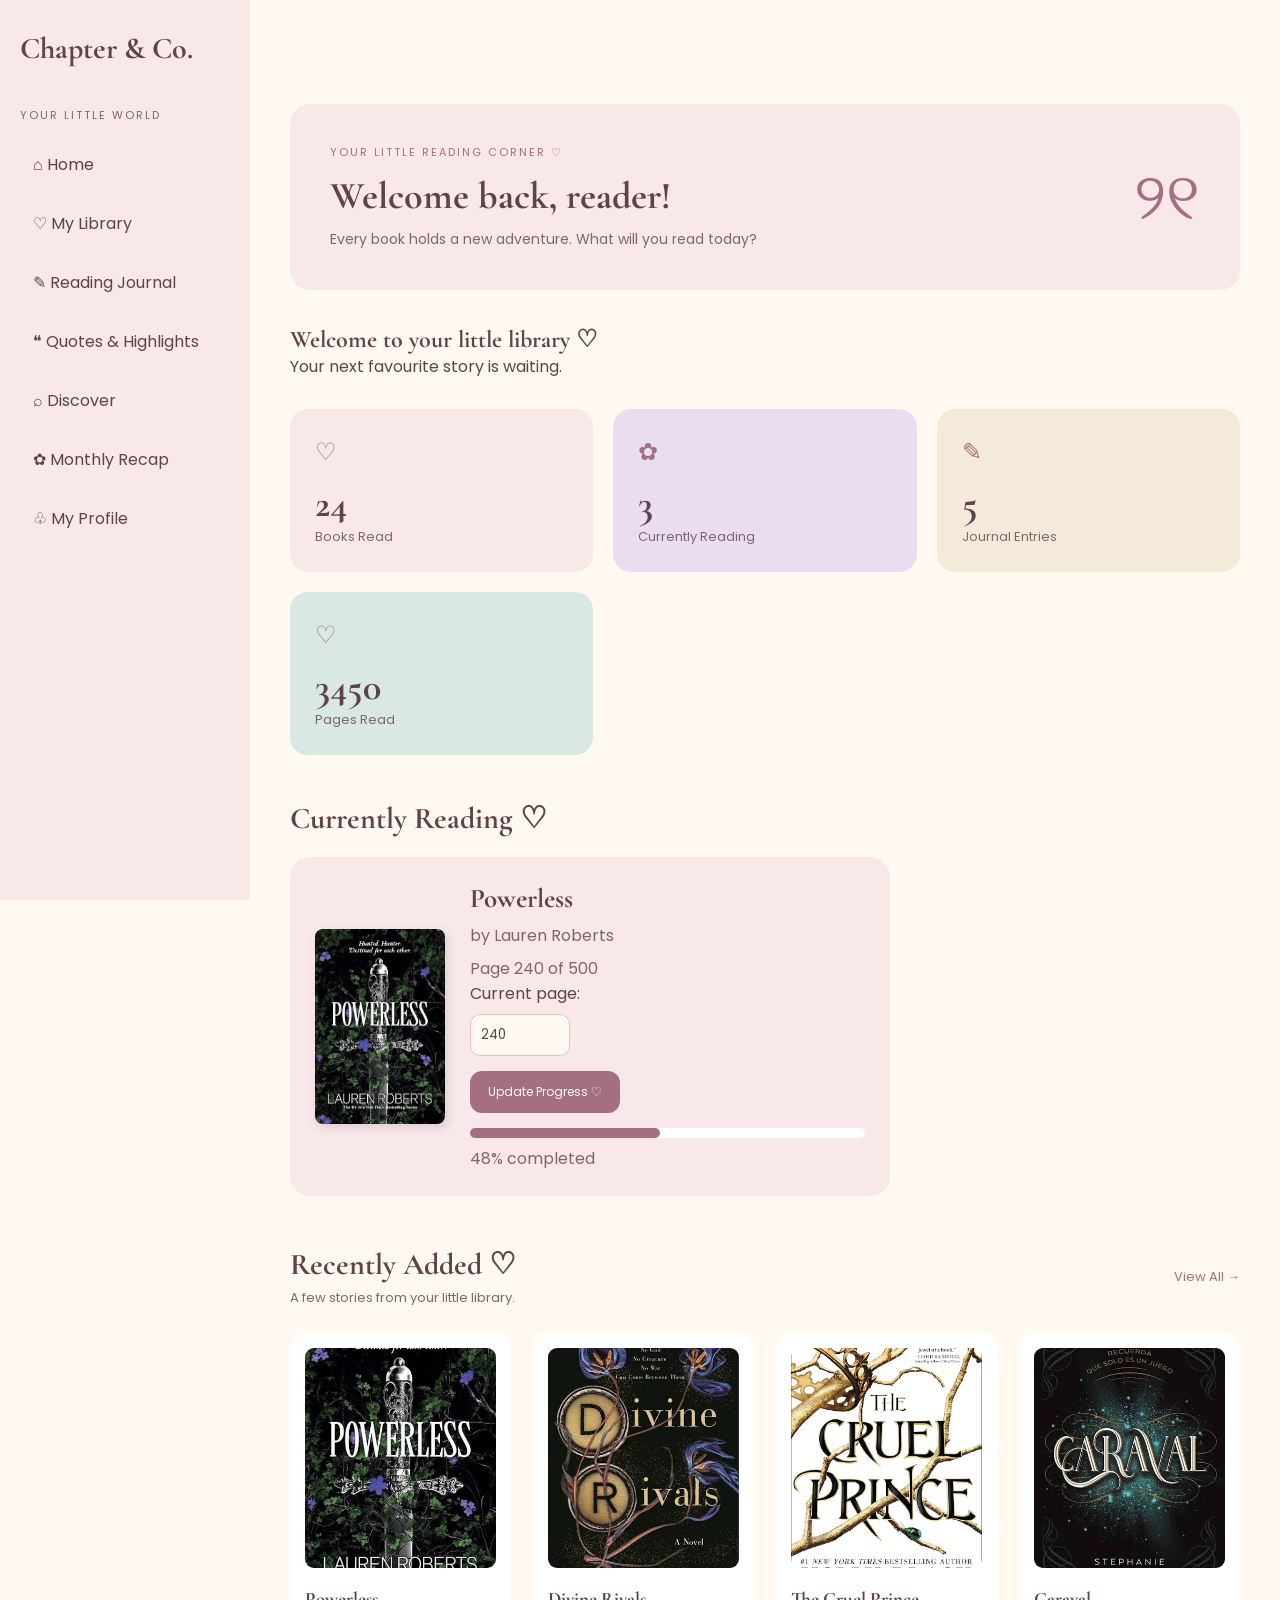
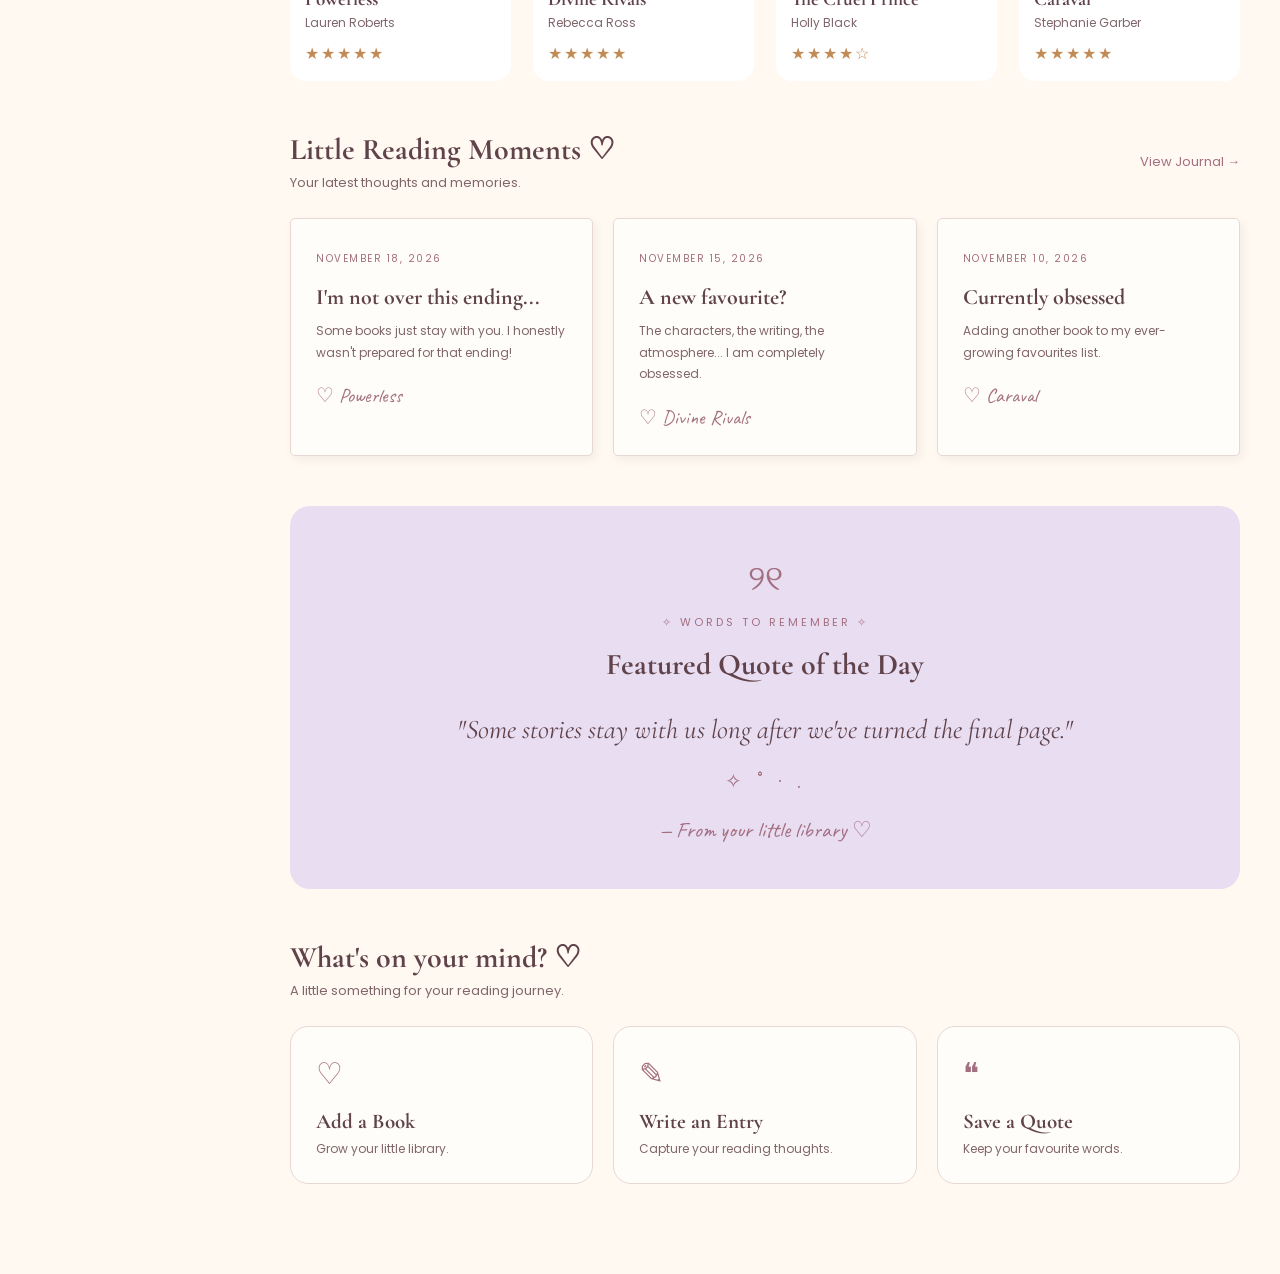
==== html/index.html @ 34cb0d68 "update" ====
<!DOCTYPE html>
<html lang="en">

<head>
    <meta charset="UTF-8">
    <meta name="viewport" content="width=device-width, initial-scale=1.0">
    <title>Document</title>
    <!DOCTYPE html>
    <html lang="en">

    <head>
        <meta charset="UTF-8">
        <meta name="viewport" content="width=device-width, initial-scale=1.0">

        <title>Chapter & Co.</title>

        <link rel="stylesheet" href="../css/global.css">
        <link rel="stylesheet" href="../css/home.css">
    </head>

<body>

    <nav class="sidebar">

        <h2 class="logo">Chapter & Co.</h2>

        <p class="nav-heading">YOUR LITTLE WORLD</p>

        <a href="index.html">⌂ Home</a>
        <a href="library.html">♡ My Library</a>
        <a href="journal.html">✎ Reading Journal</a>
        <a href="quotes.html">❝ Quotes & Highlights</a>
        <a href="discover.html">⌕ Discover</a>
        <a href="recap.html">✿ Monthly Recap</a>
        <a href="profile.html">♧ My Profile</a>

    </nav>

    <header>
        <h1>Chapter & Co.</h1>
        <p>A little corner for every story.</p>
    </header>

    <main>
        <section class="welcome-banner">

            <div class="welcome-text">
                <p class="welcome-label">YOUR LITTLE READING CORNER ♡</p>

                <h1>Welcome back, reader!</h1>

                <p>
                    Every book holds a new adventure.
                    What will you read today?
                </p>
            </div>

            <div class="welcome-decoration">
                ୨୧
            </div>

        </section>
        <h2>Welcome to your little library ♡</h2>
        <p>Your next favourite story is waiting.</p>

        <section class="stats-container">

            <div class="stat-card pink">
                <span class="stat-icon">♡</span>
                <h2>24</h2>
                <p>Books Read</p>
            </div>

            <div class="stat-card lavender">
                <span class="stat-icon">✿</span>
                <h2>3</h2>
                <p>Currently Reading</p>
            </div>

            <div class="stat-card cream">
                <span class="stat-icon">✎</span>
                <h2>5</h2>
                <p>Journal Entries</p>
            </div>

            <div class="stat-card pages-card">
                <span class="stat-icon">♡</span>
                <h2>3450</h2>
                <p>Pages Read</p>
            </div>
        </section>
        <section class="currently-reading">
            <h2>Currently Reading ♡</h2>

            <div class="reading-card">

                <img src="../asset/powerless.jpg" alt="Powerless book cover" class="currently-book-cover">

                <div class="book-info">
                    <h3>Powerless</h3>
                    <p>by Lauren Roberts</p>
                    <p class="progress-text" id="progressText">
                        Page 240 of 500
                    </p>

                    <label for="currentPageInput">Current page:</label>

                    <input type="number" id="currentPageInput" min="0" max="500" value="240">

                    <button id="updateProgressBtn">
                        Update Progress ♡
                    </button>

                    <div class="progress-bar">
                        <div class="progress-fill"></div>
                    </div>

                    <p>48% completed</p>
                </div>

            </div>
        </section>
        <section class="recent-books">

            <div class="section-heading">
                <div>
                    <h2>Recently Added ♡</h2>
                    <p>A few stories from your little library.</p>
                </div>

                <a href="pages/library.html" class="view-all">View All →</a>
            </div>

            <div class="books-container">

                <div class="book-card">
                    <img src="../asset/powerless.jpg" alt="Powerless book cover">
                    <h3>Powerless</h3>
                    <p>Lauren Roberts</p>
                    <span>★★★★★</span>
                </div>

                <div class="book-card">
                    <img src="../asset/divine-rivals.jpg" alt="Divine Rivals book cover">
                    <h3>Divine Rivals</h3>
                    <p>Rebecca Ross</p>
                    <span>★★★★★</span>
                </div>

                <div class="book-card">
                    <img src="../asset/the-cruel-prince.jpg" alt="The Cruel Prince book cover">
                    <h3>The Cruel Prince</h3>
                    <p>Holly Black</p>
                    <span>★★★★☆</span>
                </div>

                <div class="book-card">
                    <img src="../asset/caraval.jpg" alt="Caraval book cover">
                    <h3>Caraval</h3>
                    <p>Stephanie Garber</p>
                    <span>★★★★★</span>
                </div>

            </div>
        </section>
        <section class="recent-journal">

            <div class="section-heading">
                <div>
                    <h2>Little Reading Moments ♡</h2>
                    <p>Your latest thoughts and memories.</p>
                </div>

                <a href="pages/journal.html" class="view-all">
                    View Journal →
                </a>
            </div>

            <div class="journal-container">

                <div class="journal-card">
                    <span class="journal-date">NOVEMBER 18, 2026</span>
                    <h3>I'm not over this ending...</h3>
                    <p>
                        Some books just stay with you.
                        I honestly wasn't prepared for that ending!
                    </p>
                    <span class="journal-book">♡ Powerless</span>
                </div>

                <div class="journal-card">
                    <span class="journal-date">NOVEMBER 15, 2026</span>
                    <h3>A new favourite?</h3>
                    <p>
                        The characters, the writing, the atmosphere...
                        I am completely obsessed.
                    </p>
                    <span class="journal-book">♡ Divine Rivals</span>
                </div>

                <div class="journal-card">
                    <span class="journal-date">NOVEMBER 10, 2026</span>
                    <h3>Currently obsessed</h3>
                    <p>
                        Adding another book to my
                        ever-growing favourites list.
                    </p>
                    <span class="journal-book">♡ Caraval</span>
                </div>

            </div>
        </section>
        <section class="featured-quote">
            <div class="quote-decoration">୨୧</div>

            <p class="quote-label">✧ WORDS TO REMEMBER ✧</p>

            <h2>Featured Quote of the Day</h2>

            <blockquote>
                "Some stories stay with us long after
                we've turned the final page."
            </blockquote>
            <div class="quote-stars">✧ ˚ · .</div>
            <p class="quote-book">— From your little library ♡</p>

        </section>
        <section class="quick-actions">

            <h2>What's on your mind? ♡</h2>
            <p class="quick-subtitle">A little something for your reading journey.</p>

            <div class="actions-container">

                <a href="pages/library.html" class="action-card">
                    <span>♡</span>
                    <h3>Add a Book</h3>
                    <p>Grow your little library.</p>
                </a>

                <a href="pages/journal.html" class="action-card">
                    <span>✎</span>
                    <h3>Write an Entry</h3>
                    <p>Capture your reading thoughts.</p>
                </a>

                <a href="pages/quotes.html" class="action-card">
                    <span>❝</span>
                    <h3>Save a Quote</h3>
                    <p>Keep your favourite words.</p>
                </a>

            </div>

        </section>
    </main>

    <script src="../js/app.js"></script>

</body>

</html>
---- css/global.css ----
/* Blush: #F8E8E9 
Rose: #e8bfc8
Lilac: #e7ddf2
Cream: #fff9f1
Mauve: #75535B*/
/* Logo	#60434A
Main headings	#60434A
Body text	#80666B
Navigation	#60434A
Buttons	#A46F80
Button text	#FFFFFF
Links	#A46F80
Dates / metadata	#80666B */


@import url('https://fonts.googleapis.com/css2?family=Cormorant+Garamond:wght@400;500;600;700&family=Poppins:wght@300;400;500;600&family=Caveat:wght@400;500;600&display=swap');

:root {
    --cream: #FFF9F1;
    --blush: #F8E8E9;
    --rose: #E8BFC8;
    --lilac: #E9DDF2;
    --brown: #60434A;
    --mauve: #80666B;
    --vintage-rose: #A46F80;

    --heading-font: 'Cormorant Garamond', serif;
    --body-font: 'Poppins', sans-serif;
    --handwriting-font: 'Caveat', cursive;
}

* {
    margin: 0;
    padding: 0;
    box-sizing: border-box;
}

body {
    background-color: var(--cream);
    color: var(--brown);
    font-family: var(--body-font);
}

h1,
h2,
h3 {
    font-family: var(--heading-font);
    color: var(--brown);
}

button {
    font-family: var(--body-font);
    cursor: pointer;
}

a {
    text-decoration: none;
    color: inherit;
}
---- css/home.css ----
.sidebar {
    width: 250px;
    height: 100vh;
    position: fixed;
    top: 0;
    left: 0;

    background-color: var(--blush);
    padding: 30px 20px;
}

.logo {
    font-family: var(--heading-font);
    font-size: 30px;
    margin-bottom: 40px;
}

.nav-heading {
    font-size: 11px;
    letter-spacing: 2px;
    margin-bottom: 15px;
    color: var(--mauve);
}

.sidebar a {
    display: block;
    padding: 13px;
    margin-bottom: 8px;

    color: var(--brown);
    border-radius: 12px;
    transition: 0.3s;
}

.sidebar a:hover {
    background-color: var(--rose);
    transform: translateX(4px);
}

.stats-container {
    display: grid;
    grid-template-columns: repeat(3, 1fr);
    gap: 20px;

    margin: 30px 0;
}

.stat-card {
    padding: 25px;
    border-radius: 18px;

    min-height: 150px;

    transition: 0.3s ease;
}

.stat-card:hover {
    transform: translateY(-5px);
    box-shadow: 0 8px 20px rgba(96, 67, 74, 0.10);
}

.pink {
    background-color: #F8E8E9;
}

.lavender {
    background-color: #E9DDF2;
}

.cream {
    background-color: #F5EAD9;
}

.pages-card {
    background-color: #D9E8E2;
}

.stat-icon {
    font-size: 24px;
    color: #A46F80;
}

.stat-card h2 {
    font-family: 'Cormorant Garamond', serif;
    font-size: 38px;
    color: #60434A;

    margin-top: 12px;
}

.stat-card p {
    font-size: 13px;
    color: #80666B;
}

main {
    margin-left: 250px;
    padding: 40px;
}

@media (max-width: 600px) {

    .stats-container {
        grid-template-columns: 1fr;
    }

}

.currently-reading {
    margin-top: 45px;
}

.currently-reading h2 {
    font-size: 30px;
    margin-bottom: 20px;
}

.reading-card {
    background-color: #F8E8E9;
    padding: 30px;
    border-radius: 20px;
    max-width: 600px;
}

.book-info h3 {
    font-size: 27px;
}

.book-info p {
    color: #80666B;
    margin-top: 8px;
}

.progress-bar {
    width: 100%;
    height: 10px;
    background-color: #FFFFFF;
    border-radius: 20px;
    margin-top: 15px;
}

.progress-fill {
    width: 48%;
    height: 100%;
    background-color: #A46F80;
    border-radius: 20px;
}

/* RECENTLY ADDED BOOKS */

.recent-books {
    margin-top: 50px;
}

.section-heading {
    display: flex;
    justify-content: space-between;
    align-items: center;
    margin-bottom: 25px;
}

.section-heading h2 {
    font-size: 30px;
}

.section-heading p {
    color: var(--mauve);
    font-size: 13px;
    margin-top: 5px;
}

.view-all {
    color: var(--vintage-rose);
    font-size: 13px;
}

.books-container {
    display: grid;
    grid-template-columns: repeat(4, 1fr);
    gap: 22px;
}

.book-card {
    background-color: #FFFFFF;
    padding: 15px;
    border-radius: 16px;
    transition: 0.3s ease;
}

.book-card:hover {
    transform: translateY(-6px);
    box-shadow: 0 8px 20px rgba(96, 67, 74, 0.10);
}

.book-card img {
    width: 100%;
    height: 220px;
    object-fit: cover;
    border-radius: 9px;
}

.book-card h3 {
    font-size: 19px;
    margin-top: 12px;
}

.book-card p {
    font-size: 12px;
    color: var(--mauve);
    margin-top: 4px;
}

.book-card span {
    display: block;
    color: #C28B55;
    margin-top: 9px;
    letter-spacing: 2px;
}

@media (max-width: 900px) {
    .books-container {
        grid-template-columns: repeat(2, 1fr);
    }
}

@media (max-width: 500px) {
    .books-container {
        grid-template-columns: repeat(2, 1fr);
        gap: 12px;
    }
}

.reading-card {
    display: flex;
    align-items: center;
    gap: 25px;
    background-color: #F8E8E9;
    padding: 25px;
    border-radius: 20px;
    max-width: 600px;
}

.currently-book-cover {
    width: 130px;
    height: 195px;
    object-fit: cover;
    border-radius: 8px;
    box-shadow: 3px 4px 10px rgba(96, 67, 74, 0.15);
}

.book-info {
    flex: 1;
}

/* RECENT JOURNAL ENTRIES */

.recent-journal {
    margin-top: 50px;
    margin-bottom: 50px;
}

.journal-container {
    display: grid;
    grid-template-columns: repeat(3, 1fr);
    gap: 20px;
}

.journal-card {
    background-color: #FFFDF9;
    padding: 25px;
    border-radius: 5px;
    border: 1px solid #E8D8D4;
    box-shadow: 3px 4px 10px rgba(96, 67, 74, 0.07);
    transition: 0.3s ease;
}

.journal-card:hover {
    transform: translateY(-5px) rotate(-1deg);
}

.journal-date {
    font-size: 10px;
    letter-spacing: 1.5px;
    color: var(--vintage-rose);
}

.journal-card h3 {
    font-size: 22px;
    margin: 15px 0 10px;
}

.journal-card p {
    font-size: 12px;
    line-height: 1.8;
    color: var(--mauve);
}

.journal-book {
    display: block;
    margin-top: 20px;
    font-family: var(--handwriting-font);
    font-size: 20px;
    color: var(--vintage-rose);
}

@media (max-width: 800px) {
    .journal-container {
        grid-template-columns: 1fr;
    }
}

/* FEATURED QUOTE */

.featured-quote {
    margin-top: 50px;
    margin-bottom: 50px;
    padding: 45px;
    background-color: #E9DDF2;
    border-radius: 20px;
    text-align: center;
}

.quote-label {
    color: #A46F80;
    font-size: 11px;
    letter-spacing: 3px;
    margin-bottom: 15px;
}

.featured-quote h2 {
    font-size: 30px;
    margin-bottom: 25px;
}

.featured-quote blockquote {
    font-family: var(--heading-font);
    font-size: 27px;
    font-style: italic;
    color: #60434A;
    line-height: 1.6;
}

.quote-book {
    font-family: var(--handwriting-font);
    font-size: 22px;
    color: #A46F80;
    margin-top: 20px;
}

.quote-decoration {
    font-size: 35px;
    color: #A46F80;
    margin-bottom: 10px;
}

.quote-stars {
    font-size: 20px;
    color: #A46F80;
    margin-top: 15px;
    letter-spacing: 5px;
}

@media (max-width: 600px) {
    .featured-quote {
        padding: 25px 15px;
    }

    .featured-quote h2 {
        font-size: 25px;
    }

    .featured-quote blockquote {
        font-size: 21px;
    }
}

/* WELCOME BANNER */

.welcome-banner {
    display: flex;
    justify-content: space-between;
    align-items: center;
    background-color: #F8E8E9;
    padding: 40px;
    border-radius: 20px;
    margin-bottom: 35px;
}

.welcome-label {
    font-size: 11px;
    letter-spacing: 2px;
    color: #A46F80;
    margin-bottom: 12px;
}

.welcome-text h1 {
    font-size: 38px;
    margin-bottom: 10px;
}

.welcome-text>p:last-child {
    color: #80666B;
    font-size: 14px;
}

.welcome-decoration {
    font-size: 65px;
    color: #A46F80;
}

@media (max-width: 600px) {
    .welcome-banner {
        padding: 25px;
    }

    .welcome-text h1 {
        font-size: 28px;
    }

    .welcome-decoration {
        font-size: 40px;
    }
}

/* READING PROGRESS CONTROLS */

#currentPageInput {
    display: block;
    width: 100px;
    padding: 10px;
    margin-top: 8px;
    margin-bottom: 15px;
    border: 1px solid #E8BFC8;
    border-radius: 10px;
    background-color: #FFF9F1;
    color: #60434A;
    font-family: var(--body-font);
}

#updateProgressBtn {
    background-color: #A46F80;
    color: white;
    border: none;
    padding: 12px 18px;
    border-radius: 12px;
    font-size: 12px;
    transition: 0.3s;
}

#updateProgressBtn:hover {
    background-color: #80666B;
    transform: translateY(-2px);
}

/* QUICK ACTIONS */

.quick-actions {
    margin-top: 50px;
    margin-bottom: 50px;
}

.quick-actions h2 {
    font-size: 30px;
}

.quick-subtitle {
    color: var(--mauve);
    font-size: 13px;
    margin-top: 5px;
    margin-bottom: 25px;
}

.actions-container {
    display: grid;
    grid-template-columns: repeat(3, 1fr);
    gap: 20px;
}

.action-card {
    background-color: #FFFDF9;
    padding: 25px;
    border-radius: 18px;
    border: 1px solid #E8D8D4;
    transition: 0.3s ease;
}

.action-card:hover {
    transform: translateY(-5px);
    box-shadow: 0 8px 20px rgba(96, 67, 74, 0.10);
}

.action-card span {
    font-size: 30px;
    color: var(--vintage-rose);
}

.action-card h3 {
    font-size: 21px;
    margin-top: 12px;
}

.action-card p {
    font-size: 12px;
    color: var(--mauve);
    margin-top: 6px;
}

@media (max-width: 800px) {
    .actions-container {
        grid-template-columns: 1fr;
    }
}

.action-card span {
    display: inline-block;
    transition: transform 0.3s ease;
}

.action-card:hover span {
    transform: scale(1.2) rotate(-8deg);
}

.action-card {
    cursor: pointer;
}
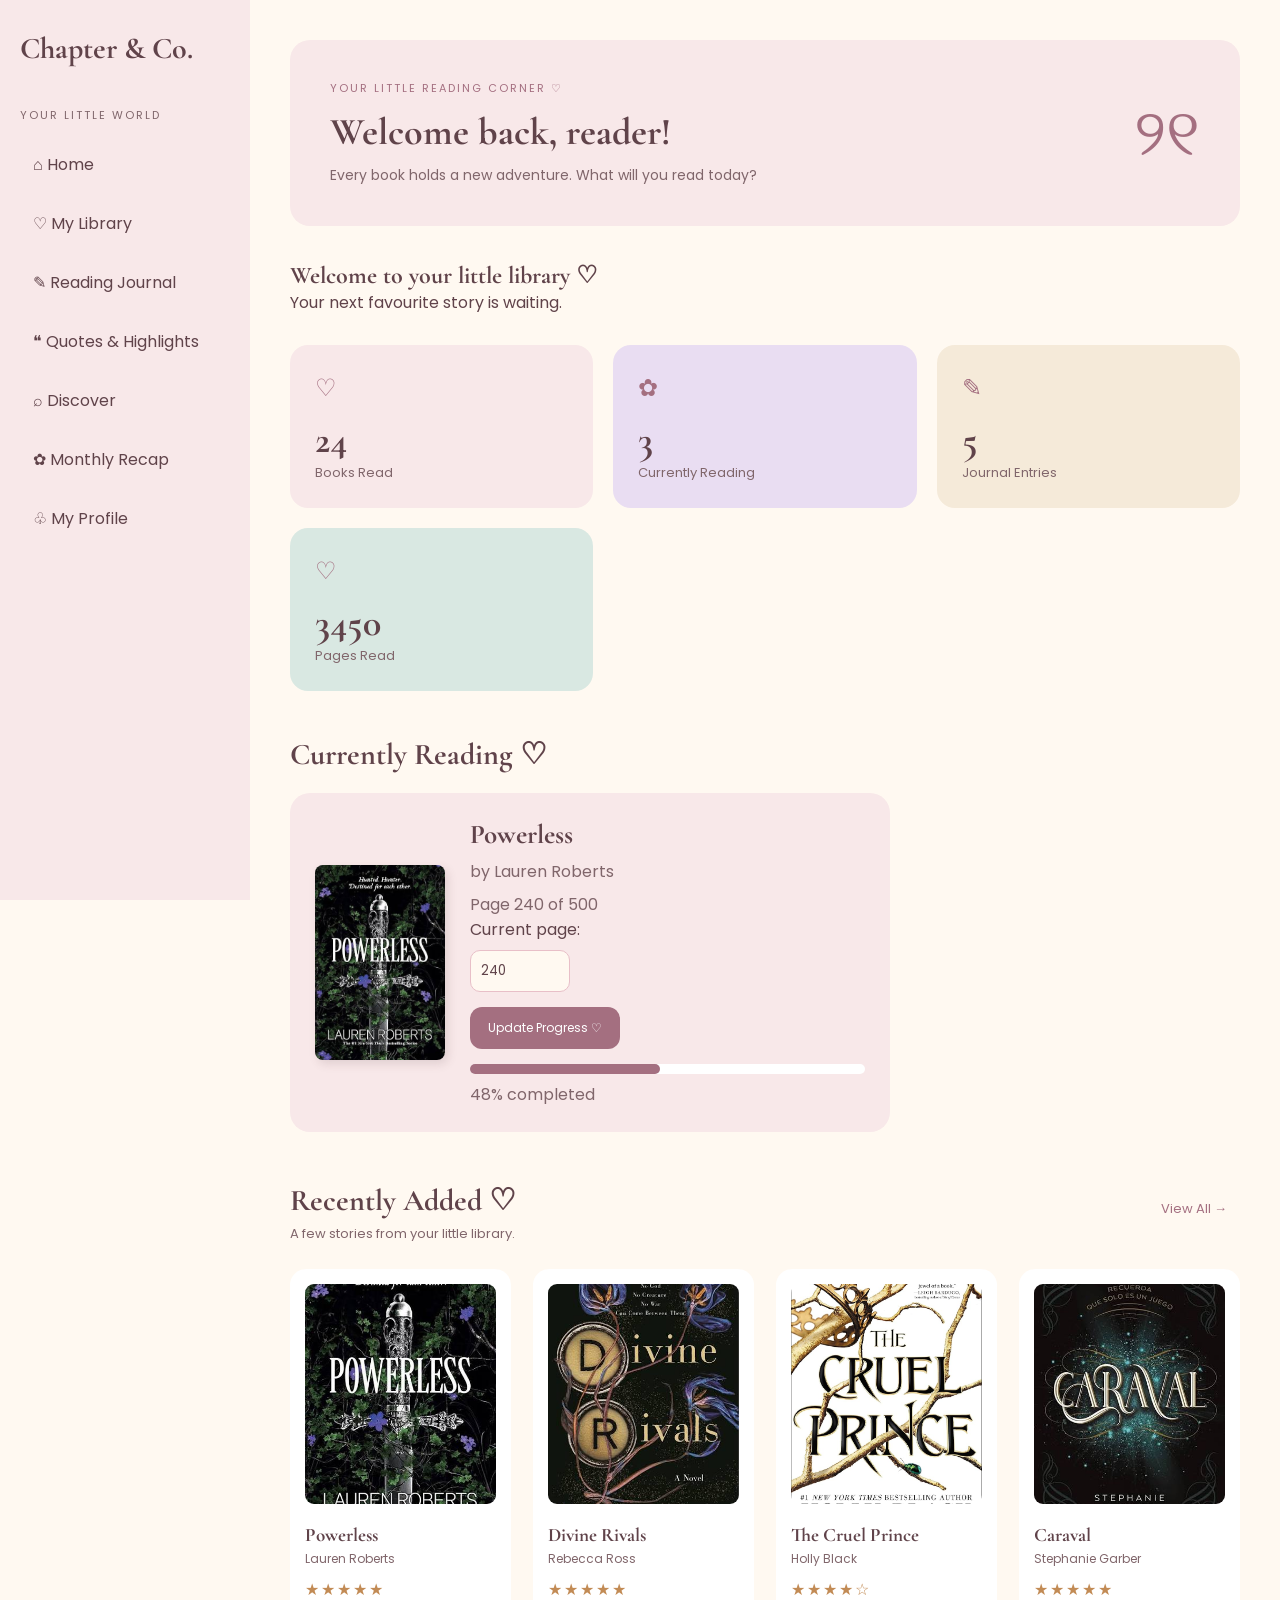
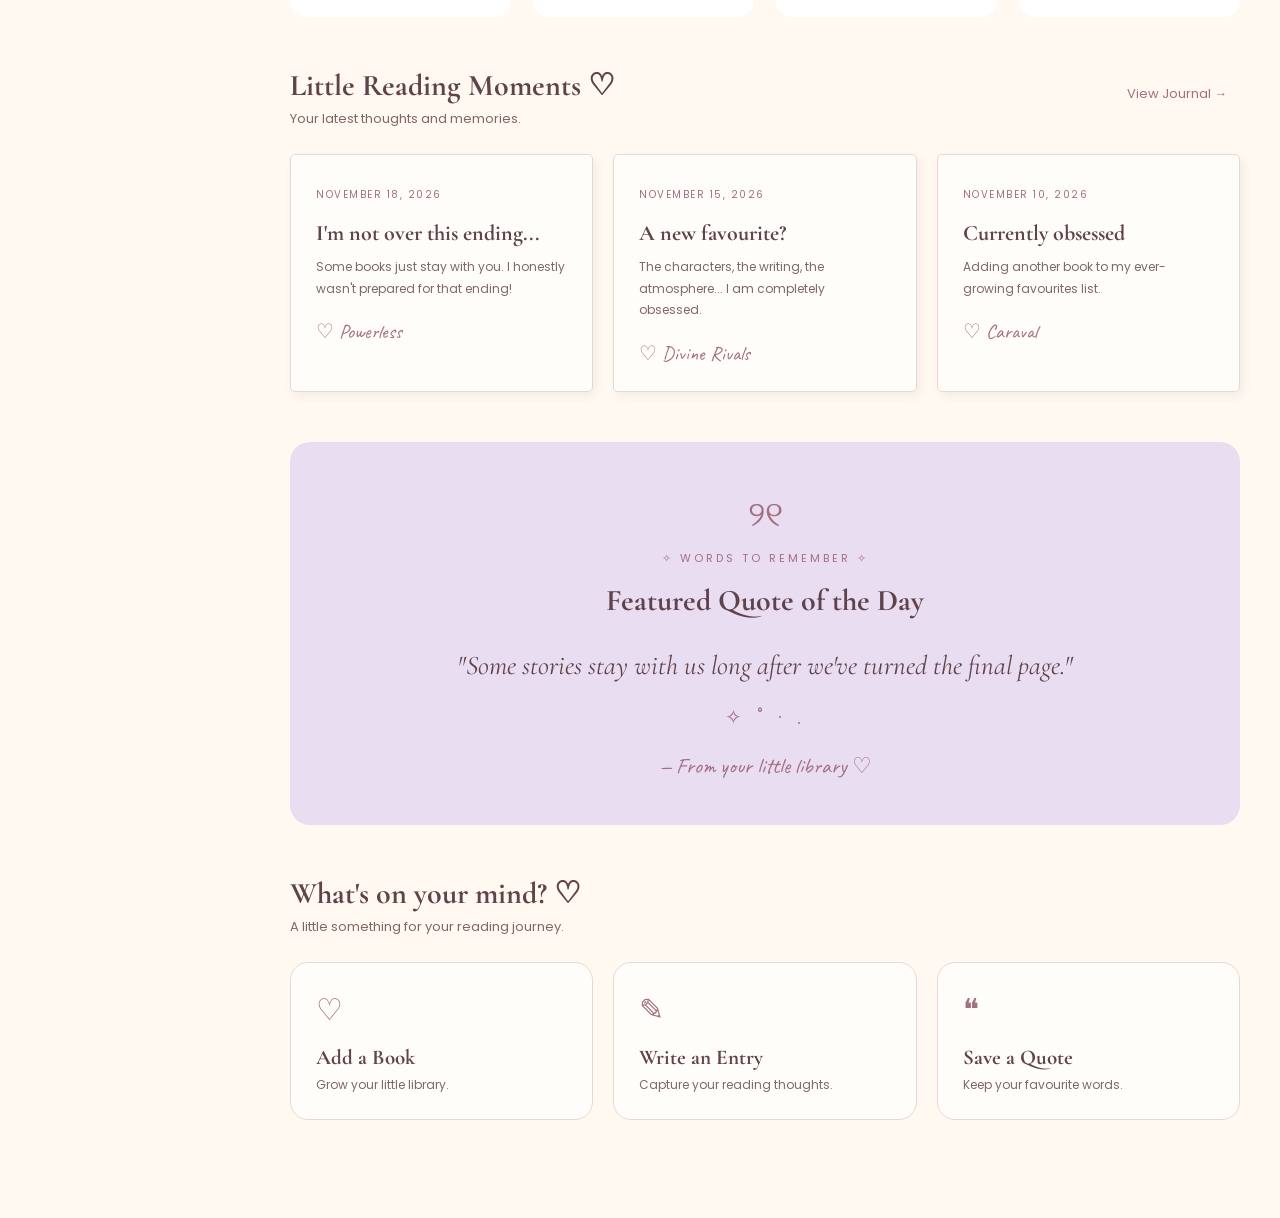
==== commit caf021c1: "update" ====
--- a/html/index.html
+++ b/html/index.html
@@ -36,11 +36,6 @@
 
     </nav>
 
-    <header>
-        <h1>Chapter & Co.</h1>
-        <p>A little corner for every story.</p>
-    </header>
-
     <main>
         <section class="welcome-banner">
 
@@ -128,7 +123,7 @@
                     <p>A few stories from your little library.</p>
                 </div>
 
-                <a href="pages/library.html" class="view-all">View All →</a>
+                <a href="./library.html" class="view-all">View All →</a>
             </div>
 
             <div class="books-container">
@@ -171,7 +166,7 @@
                     <p>Your latest thoughts and memories.</p>
                 </div>
 
-                <a href="pages/journal.html" class="view-all">
+                <a href="./journal.html" class="view-all">
                     View Journal →
                 </a>
             </div>
@@ -232,19 +227,19 @@
 
             <div class="actions-container">
 
-                <a href="pages/library.html" class="action-card">
+                <a href="./library.html" class="action-card">
                     <span>♡</span>
                     <h3>Add a Book</h3>
                     <p>Grow your little library.</p>
                 </a>
 
-                <a href="pages/journal.html" class="action-card">
+                <a href="./journal.html" class="action-card">
                     <span>✎</span>
                     <h3>Write an Entry</h3>
                     <p>Capture your reading thoughts.</p>
                 </a>
 
-                <a href="pages/quotes.html" class="action-card">
+                <a href="./quotes.html" class="action-card">
                     <span>❝</span>
                     <h3>Save a Quote</h3>
                     <p>Keep your favourite words.</p>
@@ -254,7 +249,9 @@
 
         </section>
     </main>
-
+    <footer>
+
+    </footer>
     <script src="../js/app.js"></script>
 
 </body>
--- a/css/home.css
+++ b/css/home.css
@@ -522,4 +522,343 @@
 
 .action-card {
     cursor: pointer;
+}
+
+/* ADD BOOK FORM */
+
+.library-page {
+    margin-left: 250px;
+    padding: 40px;
+}
+
+.library-page h1 {
+    font-size: 42px;
+    margin-bottom: 10px;
+}
+
+.library-page>p {
+    color: var(--mauve);
+    margin-bottom: 35px;
+}
+
+.add-book-section {
+    background-color: #FFFDF9;
+    padding: 35px;
+    border-radius: 20px;
+    max-width: 650px;
+    border: 1px solid #E8D8D4;
+}
+
+.add-book-section h2 {
+    font-size: 28px;
+    margin-bottom: 25px;
+}
+
+#addBookForm {
+    display: flex;
+    flex-direction: column;
+    gap: 12px;
+}
+
+#addBookForm label {
+    font-size: 13px;
+    color: var(--brown);
+}
+
+#addBookForm input,
+#addBookForm select {
+    padding: 13px;
+    border: 1px solid #E8BFC8;
+    border-radius: 10px;
+    background-color: #FFF9F1;
+    color: var(--brown);
+    font-family: var(--body-font);
+    margin-bottom: 12px;
+}
+
+#addBookForm button {
+    background-color: var(--vintage-rose);
+    color: white;
+    border: none;
+    padding: 14px;
+    border-radius: 12px;
+    font-size: 13px;
+    margin-top: 10px;
+}
+
+#addBookForm button:hover {
+    background-color: var(--mauve);
+}
+
+/* SAVED BOOK COLLECTION */
+
+.my-books {
+    margin-top: 40px;
+    max-width: 900px;
+}
+
+.my-books h2 {
+    font-size: 30px;
+    margin-bottom: 20px;
+}
+
+#bookCollection {
+    display: grid;
+    grid-template-columns: repeat(3, 1fr);
+    gap: 20px;
+}
+
+.saved-book-card {
+    background-color: #F8E8E9;
+    padding: 20px;
+    border-radius: 15px;
+    border: 1px solid #E8BFC8;
+}
+
+.saved-book-card h3 {
+    font-size: 21px;
+    margin-bottom: 8px;
+}
+
+.saved-book-card p {
+    color: #80666B;
+    font-size: 13px;
+    margin-top: 6px;
+}
+
+@media (max-width: 700px) {
+    #bookCollection {
+        grid-template-columns: 1fr;
+    }
+}
+
+.book-cover {
+    width: 100%;
+    height: 220px;
+    object-fit: contain;
+    border-radius: 10px;
+    margin-bottom: 15px;
+    background-color: #FFF9F1;
+}
+
+.delete-book {
+    background-color: #E8BFC8;
+    color: #60434A;
+    border: none;
+    padding: 9px 15px;
+    border-radius: 10px;
+    font-size: 12px;
+    margin-top: 15px;
+    transition: 0.3s;
+}
+
+.delete-book:hover {
+    background-color: #A46F80;
+    color: white;
+    transform: translateY(-2px);
+}
+
+.profile-page {
+    margin-left: 250px;
+    padding: 40px;
+}
+
+.profile-page h1 {
+    font-size: 42px;
+    margin-bottom: 10px;
+}
+
+.profile-page>p {
+    color: var(--mauve);
+    margin-bottom: 35px;
+}
+
+.profile-form {
+    background-color: #FFFDF9;
+    padding: 35px;
+    border-radius: 20px;
+    max-width: 650px;
+    border: 1px solid #E8D8D4;
+}
+
+.profile-form h2 {
+    font-size: 28px;
+    margin-bottom: 25px;
+}
+
+#update-profile {
+    display: flex;
+    flex-direction: column;
+    gap: 12px;
+}
+
+#update-profile label {
+    font-size: 13px;
+    color: var(--brown);
+}
+
+#update-profile input,
+#update-profile select {
+    padding: 13px;
+    border: 1px solid #E8BFC8;
+    border-radius: 10px;
+    background-color: #FFF9F1;
+    color: var(--brown);
+    font-family: var(--body-font);
+    margin-bottom: 12px;
+}
+
+#update-profile button {
+    background-color: var(--vintage-rose);
+    color: white;
+    border: none;
+    padding: 14px;
+    border-radius: 12px;
+    font-size: 13px;
+    margin-top: 10px;
+}
+
+#update-profile button:hover {
+    background-color: var(--mauve);
+}
+
+/* _________________________________________ */
+.signup-page {
+    margin-left: 250px;
+    padding: 40px;
+}
+
+.signup-page h1 {
+    font-size: 42px;
+    margin-bottom: 10px;
+}
+
+.signup-page>p {
+    color: var(--mauve);
+    margin-bottom: 35px;
+}
+
+.signup-form {
+    background-color: #FFFDF9;
+    padding: 35px;
+    border-radius: 20px;
+    max-width: 650px;
+    border: 1px solid #E8D8D4;
+}
+
+.signup-form h2 {
+    font-size: 28px;
+    margin-bottom: 25px;
+}
+
+#signup {
+    display: flex;
+    flex-direction: column;
+    gap: 12px;
+}
+
+#signup label {
+    font-size: 13px;
+    color: var(--brown);
+}
+#signup input {
+    padding: 13px;
+    border: 1px solid #E8BFC8;
+    border-radius: 10px;
+    background-color: #FFF9F1;
+    color: var(--brown);
+    font-family: var(--body-font);
+    margin-bottom: 12px;
+}
+
+#signup button {
+    background-color: var(--vintage-rose);
+    color: white;
+    border: none;
+    padding: 14px;
+    border-radius: 12px;
+    font-size: 13px;
+    margin-bottom: 10px;
+}
+
+#signup button:hover {
+    background-color: var(--mauve);
+}
+
+.login-page {
+    margin-left: 250px;
+    padding: 40px;
+}
+
+.login-page h1 {
+    font-size: 42px;
+    margin-bottom: 10px;
+}
+
+.login-page>p {
+    color: var(--mauve);
+    margin-bottom: 35px;
+}
+
+.login-form {
+    background-color: #FFFDF9;
+    padding: 35px;
+    border-radius: 20px;
+    max-width: 650px;
+    border: 1px solid #E8D8D4;
+}
+
+.login-form h2 {
+    font-size: 28px;
+    margin-bottom: 25px;
+}
+
+#login {
+    display: flex;
+    flex-direction: column;
+    gap: 12px;
+}
+
+#login label {
+    font-size: 13px;
+    color: var(--brown);
+}
+#login input{
+    padding: 13px;
+    border: 1px solid #E8BFC8;
+    border-radius: 10px;
+    background-color: #FFF9F1;
+    color: var(--brown);
+    font-family: var(--body-font);
+    margin-bottom: 12px;
+}
+#login button {
+    background-color: var(--vintage-rose);
+    color: white;
+    border: none;
+    padding: 14px;
+    border-radius: 12px;
+    font-size: 13px;
+    margin-bottom: 10px;
+}
+
+#login button:hover {
+    background-color: var(--mauve);
+}
+a {
+    padding: 13px;
+    margin-bottom: 8px;
+
+    color: var(--brown);
+    border-radius: 12px;
+    transition: 0.3s;
+}
+
+a:hover {
+    background-color: var(--rose);
+    transform: translateX(4px);
+}
+.question{
+    padding-top: 20px;
+    text-align: center;
 }
